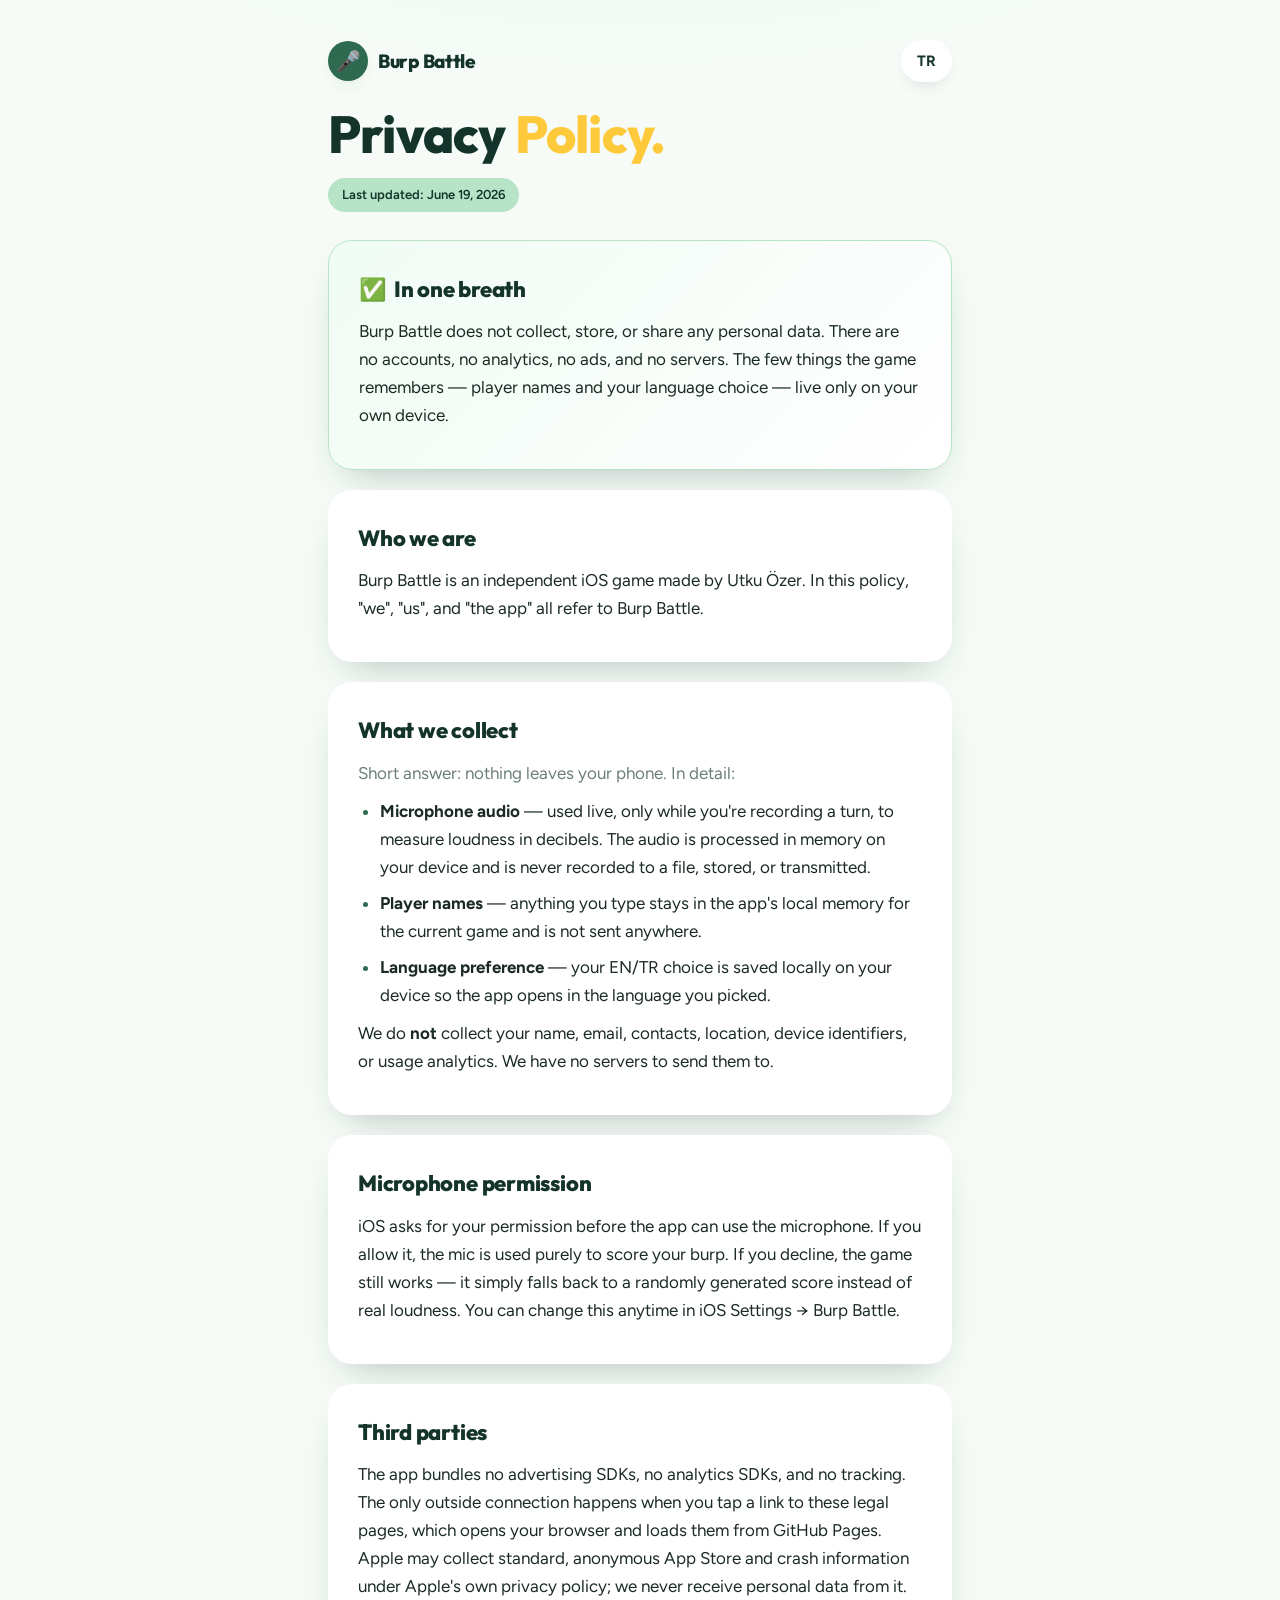
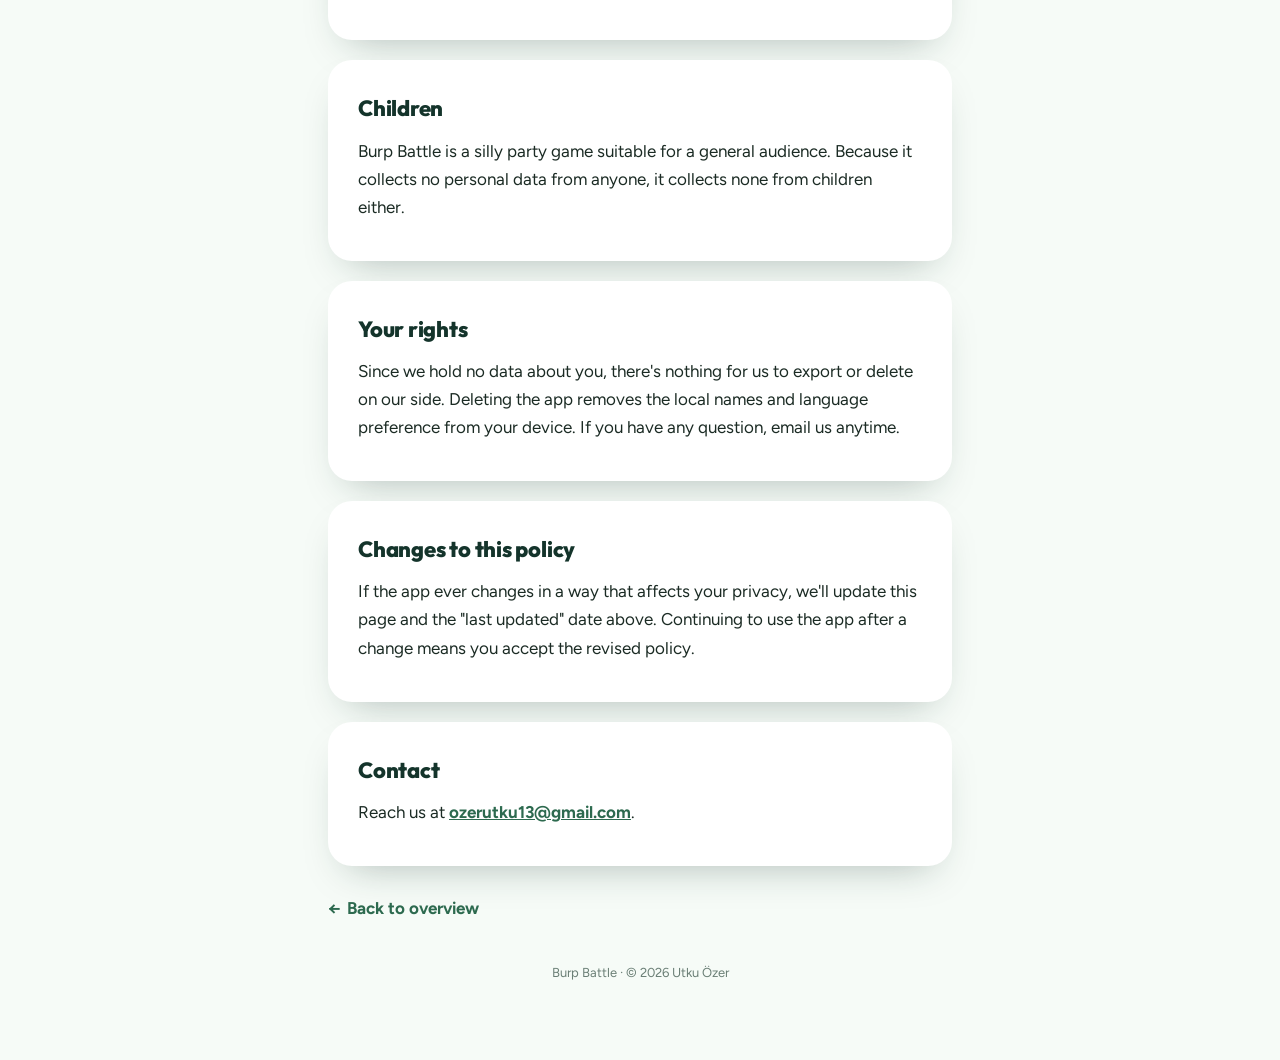
==== privacy.html @ ffde2675 "Add bilingual Privacy, Security & Terms pages for Burp Battle Static GitHub Pages site styled to mat" ====
<!doctype html>
<html lang="en" data-lang="en">
<head>
  <meta charset="utf-8" />
  <meta name="viewport" content="width=device-width, initial-scale=1, viewport-fit=cover" />
  <title>Burp Battle — Privacy Policy</title>
  <meta name="description" content="Burp Battle Privacy Policy: the app collects no personal data and processes microphone audio only on your device." />
  <meta name="theme-color" content="#F6FBF7" />
  <script>
    (function () {
      try {
        var s = localStorage.getItem("bb-legal-lang");
        var l = (s === "en" || s === "tr") ? s
          : ((navigator.language || "").toLowerCase().indexOf("tr") === 0 ? "tr" : "en");
        document.documentElement.setAttribute("data-lang", l);
        document.documentElement.setAttribute("lang", l);
      } catch (e) { document.documentElement.setAttribute("data-lang", "en"); }
    })();
  </script>
  <link rel="preconnect" href="https://fonts.googleapis.com" />
  <link rel="preconnect" href="https://fonts.gstatic.com" crossorigin />
  <link href="https://fonts.googleapis.com/css2?family=Figtree:wght@400;600;700;800&family=Outfit:wght@700;800&display=swap" rel="stylesheet" />
  <link rel="stylesheet" href="styles.css" />
</head>
<body>
  <main class="wrap">
    <div class="topbar">
      <a class="wordmark" href="index.html">
        <span class="badge">🎤</span>
        <span class="name chunky">Burp Battle</span>
      </a>
      <button class="lang-toggle" data-lang-toggle type="button">TR</button>
    </div>

    <header class="hero">
      <h1 class="chunky">
        <span data-en>Privacy <span class="gold">Policy.</span></span>
        <span data-tr>Gizlilik <span class="gold">Politikası.</span></span>
      </h1>
      <span class="updated">
        <span data-en>Last updated: June 19, 2026</span>
        <span data-tr>Son güncelleme: 19 Haziran 2026</span>
      </span>
    </header>

    <div class="card tldr">
      <h2><span class="em">✅</span><span data-en>In one breath</span><span data-tr>Tek nefeste</span></h2>
      <p>
        <span data-en>Burp Battle does not collect, store, or share any personal data. There are no accounts, no analytics, no ads, and no servers. The few things the game remembers — player names and your language choice — live only on your own device.</span>
        <span data-tr>Burp Battle hiçbir kişisel veriyi toplamaz, saklamaz veya paylaşmaz. Hesap yok, analitik yok, reklam yok, sunucu yok. Oyunun hatırladığı birkaç şey — oyuncu adları ve dil tercihiniz — yalnızca kendi cihazınızda kalır.</span>
      </p>
    </div>

    <div class="card">
      <h2><span data-en>Who we are</span><span data-tr>Biz kimiz</span></h2>
      <p>
        <span data-en>Burp Battle is an independent iOS game made by Utku Özer. In this policy, "we", "us", and "the app" all refer to Burp Battle.</span>
        <span data-tr>Burp Battle, Utku Özer tarafından geliştirilen bağımsız bir iOS oyunudur. Bu politikada "biz", "uygulama" ve "oyun" ifadelerinin tümü Burp Battle'ı ifade eder.</span>
      </p>
    </div>

    <div class="card">
      <h2><span data-en>What we collect</span><span data-tr>Neyi topluyoruz</span></h2>
      <p class="lead">
        <span data-en>Short answer: nothing leaves your phone. In detail:</span>
        <span data-tr>Kısa cevap: hiçbir şey telefonunuzdan ayrılmaz. Ayrıntılı olarak:</span>
      </p>
      <ul>
        <li>
          <span data-en><strong>Microphone audio</strong> — used live, only while you're recording a turn, to measure loudness in decibels. The audio is processed in memory on your device and is never recorded to a file, stored, or transmitted.</span>
          <span data-tr><strong>Mikrofon sesi</strong> — yalnızca bir tur kaydederken, sesin desibel cinsinden yüksekliğini ölçmek için anlık olarak kullanılır. Ses, cihazınızda bellekte işlenir; hiçbir zaman bir dosyaya kaydedilmez, saklanmaz veya iletilmez.</span>
        </li>
        <li>
          <span data-en><strong>Player names</strong> — anything you type stays in the app's local memory for the current game and is not sent anywhere.</span>
          <span data-tr><strong>Oyuncu adları</strong> — yazdığınız her şey, mevcut oyun için uygulamanın yerel belleğinde kalır ve hiçbir yere gönderilmez.</span>
        </li>
        <li>
          <span data-en><strong>Language preference</strong> — your EN/TR choice is saved locally on your device so the app opens in the language you picked.</span>
          <span data-tr><strong>Dil tercihi</strong> — EN/TR seçiminiz, uygulamanın seçtiğiniz dilde açılması için cihazınızda yerel olarak kaydedilir.</span>
        </li>
      </ul>
      <p>
        <span data-en>We do <strong>not</strong> collect your name, email, contacts, location, device identifiers, or usage analytics. We have no servers to send them to.</span>
        <span data-tr>Adınızı, e-postanızı, kişilerinizi, konumunuzu, cihaz tanımlayıcılarınızı veya kullanım analitiğinizi <strong>toplamıyoruz</strong>. Bunları gönderecek bir sunucumuz da yok.</span>
      </p>
    </div>

    <div class="card">
      <h2><span data-en>Microphone permission</span><span data-tr>Mikrofon izni</span></h2>
      <p>
        <span data-en>iOS asks for your permission before the app can use the microphone. If you allow it, the mic is used purely to score your burp. If you decline, the game still works — it simply falls back to a randomly generated score instead of real loudness. You can change this anytime in iOS Settings → Burp Battle.</span>
        <span data-tr>iOS, uygulama mikrofonu kullanmadan önce izninizi ister. İzin verirseniz, mikrofon yalnızca geğirmenizi puanlamak için kullanılır. Reddederseniz, oyun yine de çalışır — gerçek ses yüksekliği yerine rastgele üretilmiş bir puana geçer. Bunu istediğiniz zaman iOS Ayarlar → Burp Battle bölümünden değiştirebilirsiniz.</span>
      </p>
    </div>

    <div class="card">
      <h2><span data-en>Third parties</span><span data-tr>Üçüncü taraflar</span></h2>
      <p>
        <span data-en>The app bundles no advertising SDKs, no analytics SDKs, and no tracking. The only outside connection happens when you tap a link to these legal pages, which opens your browser and loads them from GitHub Pages. Apple may collect standard, anonymous App Store and crash information under Apple's own privacy policy; we never receive personal data from it.</span>
        <span data-tr>Uygulamada reklam SDK'sı, analitik SDK'sı veya takip yoktur. Tek dış bağlantı, bu yasal sayfalara giden bir bağlantıya dokunduğunuzda gerçekleşir; bu, tarayıcınızı açar ve sayfaları GitHub Pages üzerinden yükler. Apple, kendi gizlilik politikası kapsamında standart, anonim App Store ve çökme bilgilerini toplayabilir; bundan asla kişisel veri almıyoruz.</span>
      </p>
    </div>

    <div class="card">
      <h2><span data-en>Children</span><span data-tr>Çocuklar</span></h2>
      <p>
        <span data-en>Burp Battle is a silly party game suitable for a general audience. Because it collects no personal data from anyone, it collects none from children either.</span>
        <span data-tr>Burp Battle, genel kitleye uygun, eğlenceli bir parti oyunudur. Hiç kimseden kişisel veri toplamadığı için çocuklardan da toplamaz.</span>
      </p>
    </div>

    <div class="card">
      <h2><span data-en>Your rights</span><span data-tr>Haklarınız</span></h2>
      <p>
        <span data-en>Since we hold no data about you, there's nothing for us to export or delete on our side. Deleting the app removes the local names and language preference from your device. If you have any question, email us anytime.</span>
        <span data-tr>Hakkınızda hiçbir veri tutmadığımız için bizim tarafımızda dışa aktarılacak veya silinecek bir şey yoktur. Uygulamayı silmek, yerel adları ve dil tercihini cihazınızdan kaldırır. Herhangi bir sorunuz olursa istediğiniz zaman bize e-posta gönderin.</span>
      </p>
    </div>

    <div class="card">
      <h2><span data-en>Changes to this policy</span><span data-tr>Bu politikadaki değişiklikler</span></h2>
      <p>
        <span data-en>If the app ever changes in a way that affects your privacy, we'll update this page and the "last updated" date above. Continuing to use the app after a change means you accept the revised policy.</span>
        <span data-tr>Uygulama, gizliliğinizi etkileyecek şekilde değişirse bu sayfayı ve yukarıdaki "son güncelleme" tarihini güncelleriz. Bir değişiklikten sonra uygulamayı kullanmaya devam etmeniz, güncellenmiş politikayı kabul ettiğiniz anlamına gelir.</span>
      </p>
    </div>

    <div class="card">
      <h2><span data-en>Contact</span><span data-tr>İletişim</span></h2>
      <p>
        <span data-en>Reach us at <a href="mailto:ozerutku13@gmail.com">ozerutku13@gmail.com</a>.</span>
        <span data-tr><a href="mailto:ozerutku13@gmail.com">ozerutku13@gmail.com</a> adresinden bize ulaşabilirsiniz.</span>
      </p>
    </div>

    <a class="back" href="index.html">← <span data-en>Back to overview</span><span data-tr>Genel bakışa dön</span></a>

    <p class="foot">Burp Battle · © 2026 Utku Özer</p>
  </main>
  <script src="lang.js"></script>
</body>
</html>
---- styles.css ----
/*
 * Burp Battle — legal pages styling.
 * Mirrors the in-app design system (src/styles.css): same palette, the same
 * "chunky" Outfit display headings over Figtree body text, soft green shadows
 * and rounded cards. Keep it pixel-friendly with the app, not a redesign.
 */

:root {
  --bg: #F6FBF7;
  --ink: #14342B;
  --ink-soft: #1B2B24;
  --muted: #6B7F76;
  --green: #2D6A4F;
  --green-soft: #B7E4C7;
  --gold: #FFC93C;
  --card: #FFFFFF;
  --radius: 24px;
  --shadow: 0 18px 40px -20px rgba(20, 52, 43, 0.35);
  --shadow-sm: 0 8px 20px -12px rgba(20, 52, 43, 0.3);
}

* { box-sizing: border-box; }

html { -webkit-text-size-adjust: 100%; }

body {
  margin: 0;
  min-height: 100dvh;
  background:
    radial-gradient(1100px 520px at 50% -10%, #EAF7EF 0%, rgba(234, 247, 239, 0) 70%),
    var(--bg);
  color: var(--ink);
  font-family: "Figtree", system-ui, -apple-system, "Segoe UI", sans-serif;
  font-size: 17px;
  line-height: 1.65;
  -webkit-font-smoothing: antialiased;
  text-rendering: optimizeLegibility;
}

.wrap {
  max-width: 680px;
  margin: 0 auto;
  padding: clamp(20px, 5vw, 40px) clamp(18px, 5vw, 28px) 64px;
}

/* Display type */
.chunky {
  font-family: "Outfit", system-ui, -apple-system, sans-serif;
  font-weight: 800;
  letter-spacing: -0.015em;
  line-height: 1.08;
}
.gold { color: var(--gold); }
.green { color: var(--green); }

/* Top bar: wordmark + language toggle */
.topbar {
  display: flex;
  align-items: center;
  justify-content: space-between;
  gap: 12px;
  margin-bottom: 24px;
}
.wordmark {
  display: inline-flex;
  align-items: center;
  gap: 10px;
  text-decoration: none;
  color: var(--ink);
}
.wordmark .badge {
  display: grid;
  place-items: center;
  width: 40px;
  height: 40px;
  border-radius: 999px;
  background: var(--green);
  color: #fff;
  font-size: 20px;
  box-shadow: var(--shadow-sm);
}
.wordmark .name { font-size: 19px; }

.lang-toggle {
  appearance: none;
  border: 0;
  cursor: pointer;
  height: 42px;
  min-width: 42px;
  padding: 0 16px;
  border-radius: 999px;
  background: #fff;
  color: var(--ink);
  font-family: "Figtree", sans-serif;
  font-weight: 700;
  font-size: 15px;
  box-shadow: var(--shadow-sm);
  transition: transform 0.12s ease;
  -webkit-tap-highlight-color: transparent;
}
.lang-toggle:active { transform: scale(0.92); }

/* Hero */
.hero { margin: 8px 0 28px; }
.hero h1 {
  margin: 0;
  font-size: clamp(34px, 8vw, 52px);
}
.hero .sub {
  margin: 12px 0 0;
  color: var(--muted);
  font-size: 16px;
}
.updated {
  display: inline-block;
  margin-top: 16px;
  padding: 6px 14px;
  border-radius: 999px;
  background: var(--green-soft);
  color: var(--ink);
  font-size: 13px;
  font-weight: 600;
}

/* Cards */
.card {
  background: var(--card);
  border-radius: var(--radius);
  box-shadow: var(--shadow);
  padding: clamp(20px, 5vw, 30px);
  margin-top: 20px;
}
.card h2 {
  font-family: "Outfit", sans-serif;
  font-weight: 800;
  letter-spacing: -0.01em;
  font-size: 22px;
  margin: 0 0 6px;
}
.card h2 .em { font-size: 22px; margin-right: 8px; }
.card p { margin: 10px 0; color: var(--ink-soft); }
.card p.lead { color: var(--muted); }
.card ul { margin: 10px 0; padding-left: 22px; }
.card li { margin: 8px 0; color: var(--ink-soft); }
.card li::marker { color: var(--green); }
.card a { color: var(--green); font-weight: 700; }

.tldr {
  background: linear-gradient(135deg, #F0FBF4, #FFFFFF);
  border: 1px solid var(--green-soft);
}

/* Navigation cards on the hub (index) */
.nav-grid {
  display: grid;
  gap: 14px;
  margin-top: 22px;
}
.nav-card {
  display: flex;
  align-items: center;
  gap: 16px;
  text-decoration: none;
  color: var(--ink);
  background: #fff;
  border-radius: var(--radius);
  box-shadow: var(--shadow);
  padding: 20px 22px;
  transition: transform 0.14s ease, box-shadow 0.14s ease;
}
.nav-card:active { transform: scale(0.985); }
@media (hover: hover) {
  .nav-card:hover { transform: translateY(-2px); box-shadow: 0 22px 46px -20px rgba(20, 52, 43, 0.42); }
}
.nav-card .ico {
  display: grid;
  place-items: center;
  flex: 0 0 auto;
  width: 52px;
  height: 52px;
  border-radius: 16px;
  background: var(--green-soft);
  font-size: 26px;
}
.nav-card .body { flex: 1 1 auto; }
.nav-card .body .t { font-family: "Outfit", sans-serif; font-weight: 800; font-size: 18px; }
.nav-card .body .d { color: var(--muted); font-size: 14px; margin-top: 2px; }
.nav-card .arrow { color: var(--muted); font-size: 22px; flex: 0 0 auto; }

/* Back link */
.back {
  display: inline-flex;
  align-items: center;
  gap: 6px;
  margin-top: 28px;
  text-decoration: none;
  color: var(--green);
  font-weight: 700;
}
.back:active { opacity: 0.6; }

/* Footer */
.foot {
  margin-top: 40px;
  text-align: center;
  color: var(--muted);
  font-size: 13px;
}
.foot a { color: var(--muted); }

/* Language visibility — toggled by data-lang on <html> */
html[data-lang="en"] [data-tr] { display: none !important; }
html[data-lang="tr"] [data-en] { display: none !important; }
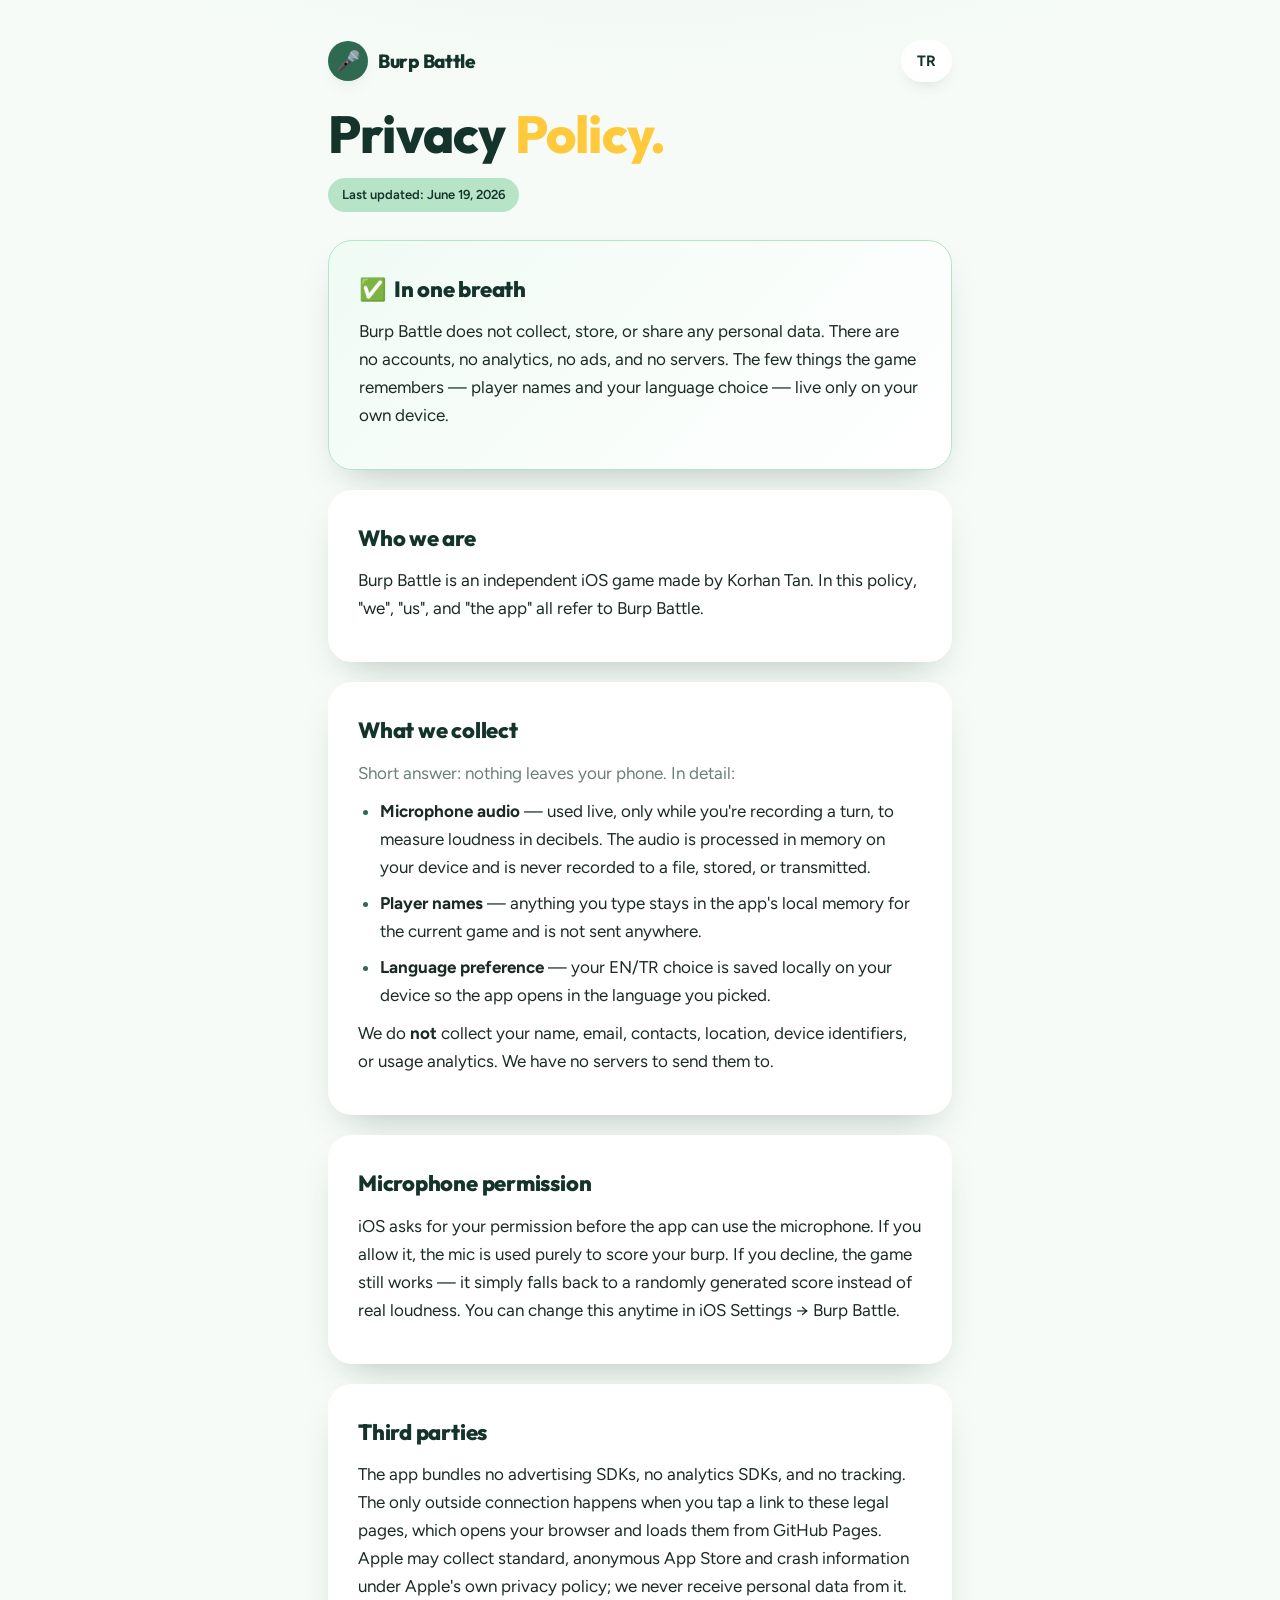
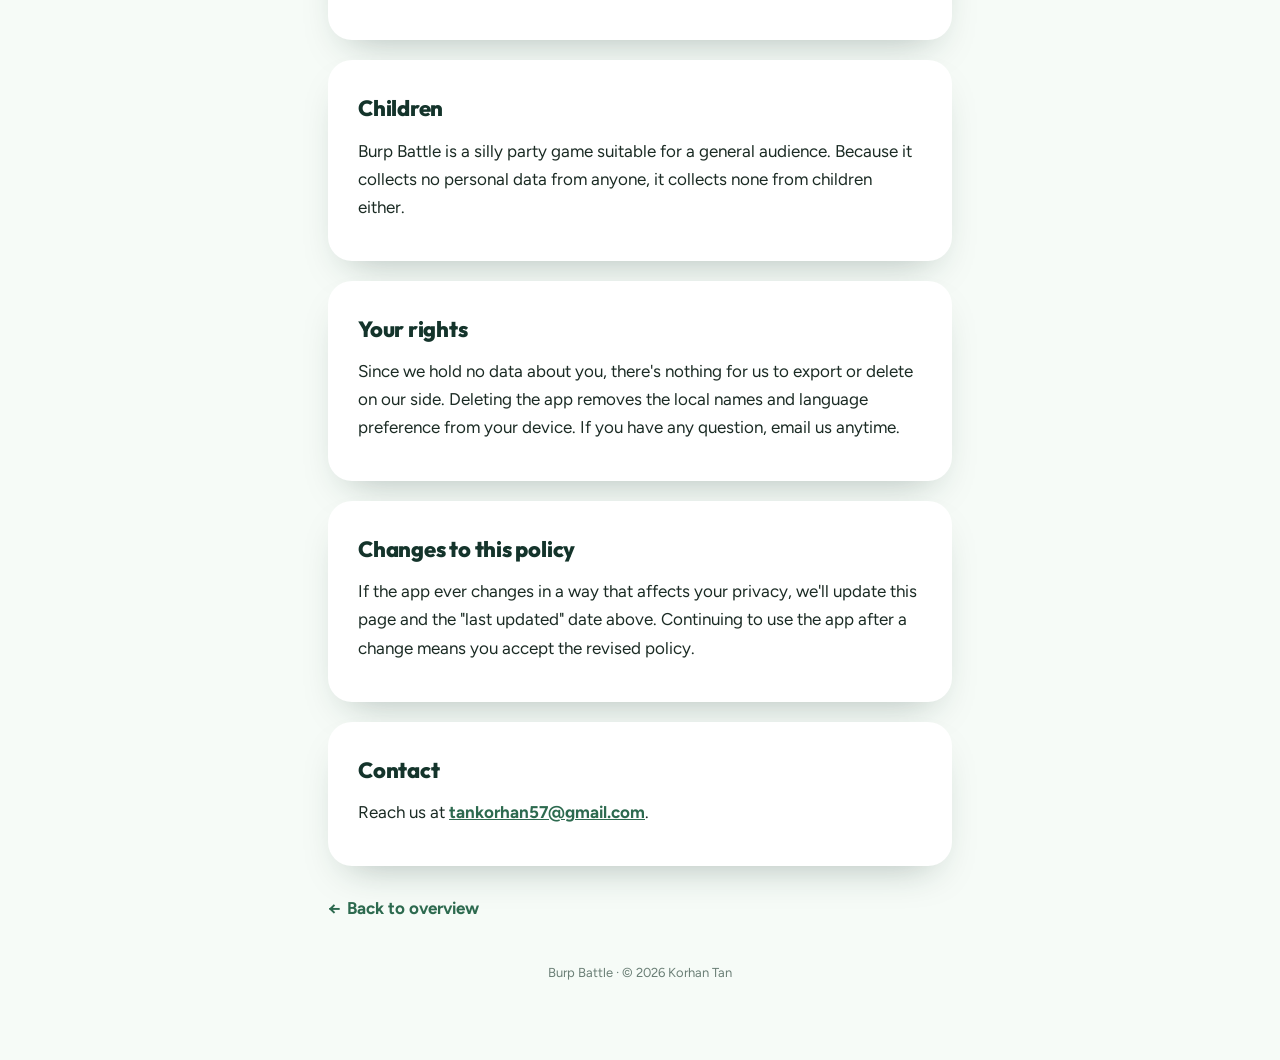
==== commit 6437cfe6: "Set creator to Korhan Tan and contact to tankorhan57@gmail.com Co-Authored-By: Claude Opus 4.8 <nore" ====
--- a/privacy.html
+++ b/privacy.html
@@ -54,8 +54,8 @@
     <div class="card">
       <h2><span data-en>Who we are</span><span data-tr>Biz kimiz</span></h2>
       <p>
-        <span data-en>Burp Battle is an independent iOS game made by Utku Özer. In this policy, "we", "us", and "the app" all refer to Burp Battle.</span>
-        <span data-tr>Burp Battle, Utku Özer tarafından geliştirilen bağımsız bir iOS oyunudur. Bu politikada "biz", "uygulama" ve "oyun" ifadelerinin tümü Burp Battle'ı ifade eder.</span>
+        <span data-en>Burp Battle is an independent iOS game made by Korhan Tan. In this policy, "we", "us", and "the app" all refer to Burp Battle.</span>
+        <span data-tr>Burp Battle, Korhan Tan tarafından geliştirilen bağımsız bir iOS oyunudur. Bu politikada "biz", "uygulama" ve "oyun" ifadelerinin tümü Burp Battle'ı ifade eder.</span>
       </p>
     </div>
 
@@ -128,14 +128,14 @@
     <div class="card">
       <h2><span data-en>Contact</span><span data-tr>İletişim</span></h2>
       <p>
-        <span data-en>Reach us at <a href="mailto:ozerutku13@gmail.com">ozerutku13@gmail.com</a>.</span>
-        <span data-tr><a href="mailto:ozerutku13@gmail.com">ozerutku13@gmail.com</a> adresinden bize ulaşabilirsiniz.</span>
+        <span data-en>Reach us at <a href="mailto:tankorhan57@gmail.com">tankorhan57@gmail.com</a>.</span>
+        <span data-tr><a href="mailto:tankorhan57@gmail.com">tankorhan57@gmail.com</a> adresinden bize ulaşabilirsiniz.</span>
       </p>
     </div>
 
     <a class="back" href="index.html">← <span data-en>Back to overview</span><span data-tr>Genel bakışa dön</span></a>
 
-    <p class="foot">Burp Battle · © 2026 Utku Özer</p>
+    <p class="foot">Burp Battle · © 2026 Korhan Tan</p>
   </main>
   <script src="lang.js"></script>
 </body>
